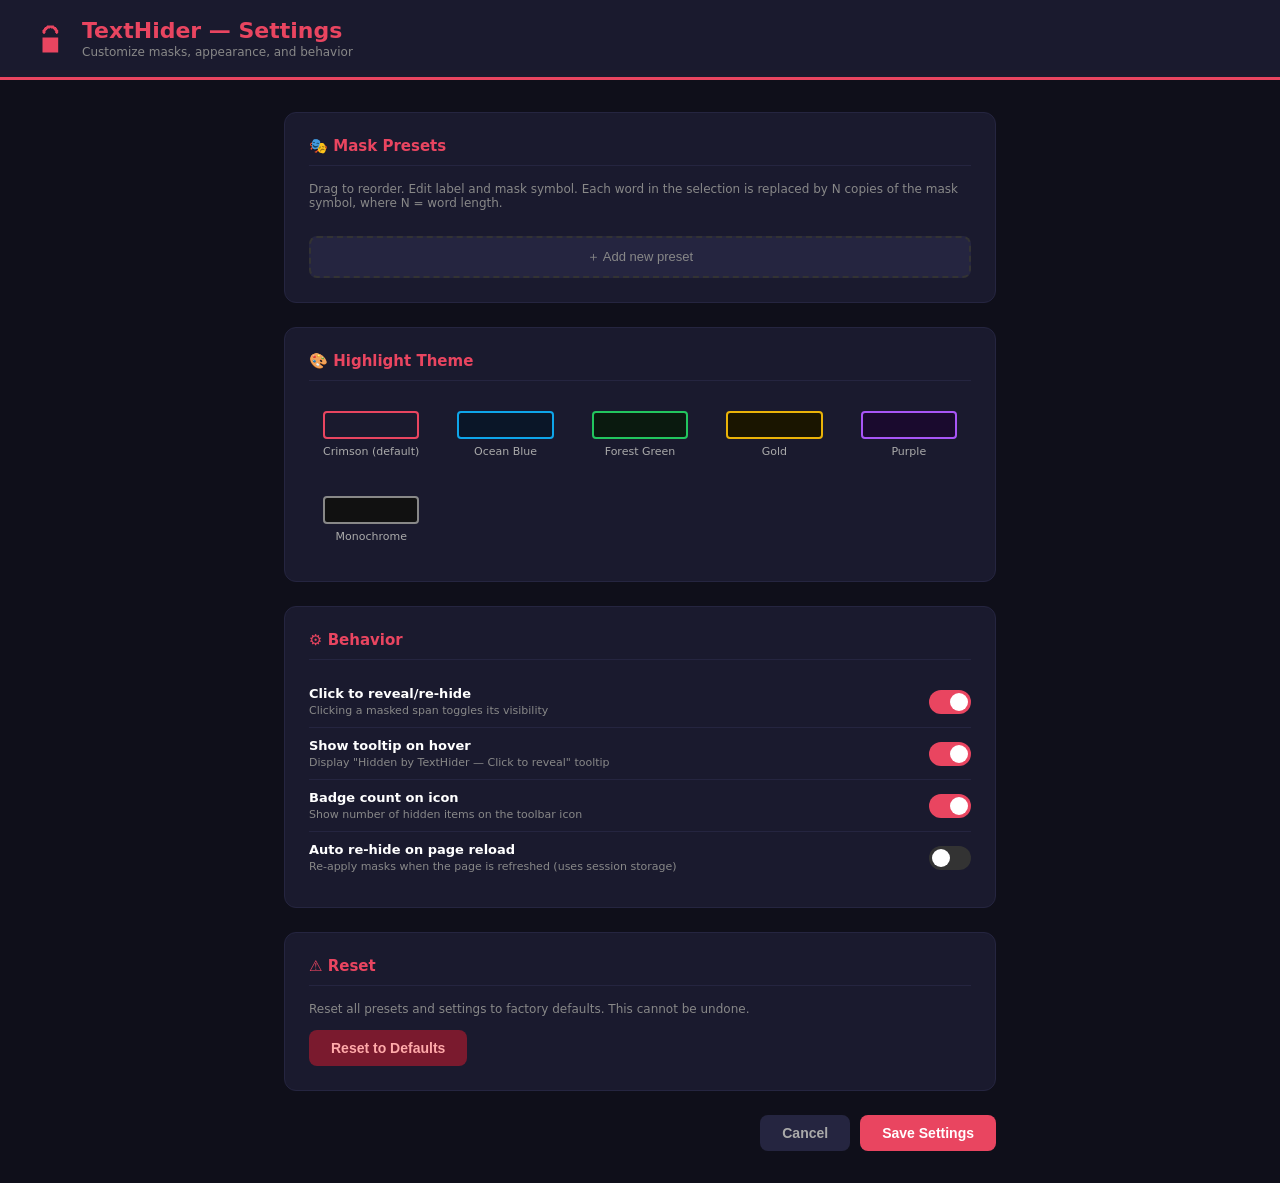
==== options.html @ 4dd81a17 "first commit" ====
<!DOCTYPE html>
<html lang="en">
<head>
  <meta charset="UTF-8" />
  <meta name="viewport" content="width=device-width, initial-scale=1.0" />
  <title>TextHider — Options</title>
  <style>
    * { box-sizing: border-box; margin: 0; padding: 0; }

    body {
      background: #0f0f1a;
      color: #fff;
      font-family: system-ui, -apple-system, sans-serif;
      font-size: 14px;
      min-height: 100vh;
    }

    header {
      background: #1a1a2e;
      padding: 18px 32px;
      display: flex;
      align-items: center;
      gap: 14px;
      border-bottom: 3px solid #e94560;
    }

    header img { width: 36px; height: 36px; }

    header h1 { font-size: 22px; font-weight: 800; color: #e94560; }
    header p { font-size: 12px; color: #888; margin-top: 2px; }

    .container { max-width: 760px; margin: 0 auto; padding: 32px 24px; }

    .card {
      background: #1a1a2e;
      border-radius: 12px;
      padding: 24px;
      margin-bottom: 24px;
      border: 1px solid #252540;
    }

    .card h2 {
      font-size: 15px;
      font-weight: 700;
      color: #e94560;
      margin-bottom: 16px;
      padding-bottom: 10px;
      border-bottom: 1px solid #252540;
    }

    /* Preset list */
    .preset-list { display: flex; flex-direction: column; gap: 8px; }

    .preset-item {
      display: flex;
      align-items: center;
      gap: 10px;
      background: #0f0f1a;
      border-radius: 8px;
      padding: 10px 12px;
      border: 1px solid #252540;
    }

    .preset-item .drag-handle {
      color: #555;
      cursor: grab;
      font-size: 16px;
      user-select: none;
    }

    .preset-item .icon-preview {
      font-size: 20px;
      min-width: 28px;
      text-align: center;
    }

    .preset-item input[type="text"] {
      background: #1a1a2e;
      border: 1px solid #333;
      border-radius: 6px;
      padding: 6px 10px;
      color: #fff;
      font-size: 13px;
      outline: none;
      transition: border-color 0.15s;
    }

    .preset-item input[type="text"]:focus { border-color: #e94560; }

    .preset-item .input-label { flex: 1; }
    .preset-item .input-mask { width: 80px; }

    .preset-item .btn-remove {
      background: none;
      border: none;
      color: #555;
      cursor: pointer;
      font-size: 16px;
      padding: 4px;
      border-radius: 4px;
      transition: color 0.15s;
    }
    .preset-item .btn-remove:hover { color: #e94560; }

    .btn-add {
      margin-top: 12px;
      display: flex;
      align-items: center;
      gap: 6px;
      background: #252540;
      border: 2px dashed #333;
      border-radius: 8px;
      padding: 10px;
      color: #888;
      cursor: pointer;
      font-size: 13px;
      width: 100%;
      justify-content: center;
      transition: border-color 0.15s, color 0.15s;
    }
    .btn-add:hover { border-color: #e94560; color: #fff; }

    /* Theme selector */
    .theme-grid {
      display: grid;
      grid-template-columns: repeat(auto-fill, minmax(120px, 1fr));
      gap: 10px;
    }

    .theme-card {
      border-radius: 8px;
      padding: 12px;
      cursor: pointer;
      border: 2px solid transparent;
      transition: border-color 0.15s;
      text-align: center;
    }

    .theme-card.active { border-color: #e94560; }
    .theme-card .swatch {
      width: 100%;
      height: 28px;
      border-radius: 4px;
      margin-bottom: 6px;
    }
    .theme-card .name { font-size: 11px; color: #aaa; }

    /* Toggle row */
    .toggle-row {
      display: flex;
      align-items: center;
      justify-content: space-between;
      padding: 10px 0;
      border-bottom: 1px solid #252540;
    }
    .toggle-row:last-child { border-bottom: none; }
    .toggle-row .info { flex: 1; }
    .toggle-row .info strong { display: block; font-size: 13px; }
    .toggle-row .info span { font-size: 11px; color: #888; }

    .toggle {
      position: relative;
      width: 42px;
      height: 24px;
      flex-shrink: 0;
    }
    .toggle input { opacity: 0; width: 0; height: 0; }
    .toggle-slider {
      position: absolute;
      inset: 0;
      background: #333;
      border-radius: 24px;
      cursor: pointer;
      transition: background 0.2s;
    }
    .toggle-slider::before {
      content: '';
      position: absolute;
      width: 18px;
      height: 18px;
      left: 3px;
      top: 3px;
      background: #fff;
      border-radius: 50%;
      transition: transform 0.2s;
    }
    .toggle input:checked + .toggle-slider { background: #e94560; }
    .toggle input:checked + .toggle-slider::before { transform: translateX(18px); }

    /* Action buttons */
    .form-actions {
      display: flex;
      gap: 10px;
      justify-content: flex-end;
      margin-top: 24px;
    }

    .btn {
      padding: 10px 22px;
      border-radius: 8px;
      border: none;
      cursor: pointer;
      font-size: 14px;
      font-weight: 600;
      transition: background 0.15s;
    }
    .btn-primary { background: #e94560; color: #fff; }
    .btn-primary:hover { background: #c73652; }
    .btn-secondary { background: #252540; color: #aaa; }
    .btn-secondary:hover { background: #333; color: #fff; }
    .btn-danger { background: #7a1a2e; color: #ffaaaa; }
    .btn-danger:hover { background: #a01a35; color: #fff; }

    .saved-badge {
      display: none;
      background: #2ecc71;
      color: #000;
      padding: 6px 14px;
      border-radius: 20px;
      font-size: 12px;
      font-weight: 600;
      align-items: center;
    }
    .saved-badge.show { display: inline-flex; }
  </style>
</head>
<body>

<header>
  <img src="icons/icon48.png" alt="TextHider" />
  <div>
    <h1>TextHider — Settings</h1>
    <p>Customize masks, appearance, and behavior</p>
  </div>
</header>

<div class="container">

  <!-- Presets -->
  <div class="card">
    <h2>🎭 Mask Presets</h2>
    <p style="color:#888;font-size:12px;margin-bottom:14px;">
      Drag to reorder. Edit label and mask symbol. Each word in the selection is replaced by
      N copies of the mask symbol, where N = word length.
    </p>
    <div class="preset-list" id="preset-list"></div>
    <button class="btn-add" id="btn-add-preset">＋ Add new preset</button>
  </div>

  <!-- Highlight theme -->
  <div class="card">
    <h2>🎨 Highlight Theme</h2>
    <div class="theme-grid" id="theme-grid">
      <div class="theme-card" data-theme="crimson">
        <div class="swatch" style="background:#1a1a2e;border:2px solid #e94560;"></div>
        <div class="name">Crimson (default)</div>
      </div>
      <div class="theme-card" data-theme="ocean">
        <div class="swatch" style="background:#0a1628;border:2px solid #0ea5e9;"></div>
        <div class="name">Ocean Blue</div>
      </div>
      <div class="theme-card" data-theme="forest">
        <div class="swatch" style="background:#0a1a0f;border:2px solid #22c55e;"></div>
        <div class="name">Forest Green</div>
      </div>
      <div class="theme-card" data-theme="gold">
        <div class="swatch" style="background:#1a1500;border:2px solid #eab308;"></div>
        <div class="name">Gold</div>
      </div>
      <div class="theme-card" data-theme="purple">
        <div class="swatch" style="background:#1a0a2e;border:2px solid #a855f7;"></div>
        <div class="name">Purple</div>
      </div>
      <div class="theme-card" data-theme="mono">
        <div class="swatch" style="background:#111;border:2px solid #888;"></div>
        <div class="name">Monochrome</div>
      </div>
    </div>
  </div>

  <!-- Behavior -->
  <div class="card">
    <h2>⚙️ Behavior</h2>

    <div class="toggle-row">
      <div class="info">
        <strong>Click to reveal/re-hide</strong>
        <span>Clicking a masked span toggles its visibility</span>
      </div>
      <label class="toggle">
        <input type="checkbox" id="opt-click-toggle" checked />
        <span class="toggle-slider"></span>
      </label>
    </div>

    <div class="toggle-row">
      <div class="info">
        <strong>Show tooltip on hover</strong>
        <span>Display "Hidden by TextHider — Click to reveal" tooltip</span>
      </div>
      <label class="toggle">
        <input type="checkbox" id="opt-tooltip" checked />
        <span class="toggle-slider"></span>
      </label>
    </div>

    <div class="toggle-row">
      <div class="info">
        <strong>Badge count on icon</strong>
        <span>Show number of hidden items on the toolbar icon</span>
      </div>
      <label class="toggle">
        <input type="checkbox" id="opt-badge" checked />
        <span class="toggle-slider"></span>
      </label>
    </div>

    <div class="toggle-row">
      <div class="info">
        <strong>Auto re-hide on page reload</strong>
        <span>Re-apply masks when the page is refreshed (uses session storage)</span>
      </div>
      <label class="toggle">
        <input type="checkbox" id="opt-persist" />
        <span class="toggle-slider"></span>
      </label>
    </div>
  </div>

  <!-- Danger zone -->
  <div class="card">
    <h2>⚠️ Reset</h2>
    <p style="color:#888;font-size:12px;margin-bottom:14px;">
      Reset all presets and settings to factory defaults. This cannot be undone.
    </p>
    <button class="btn btn-danger" id="btn-reset">Reset to Defaults</button>
  </div>

  <div class="form-actions">
    <span class="saved-badge" id="saved-badge">✅ Saved!</span>
    <button class="btn btn-secondary" id="btn-cancel">Cancel</button>
    <button class="btn btn-primary" id="btn-save">Save Settings</button>
  </div>

</div>

<script src="options.js"></script>
</body>
</html>
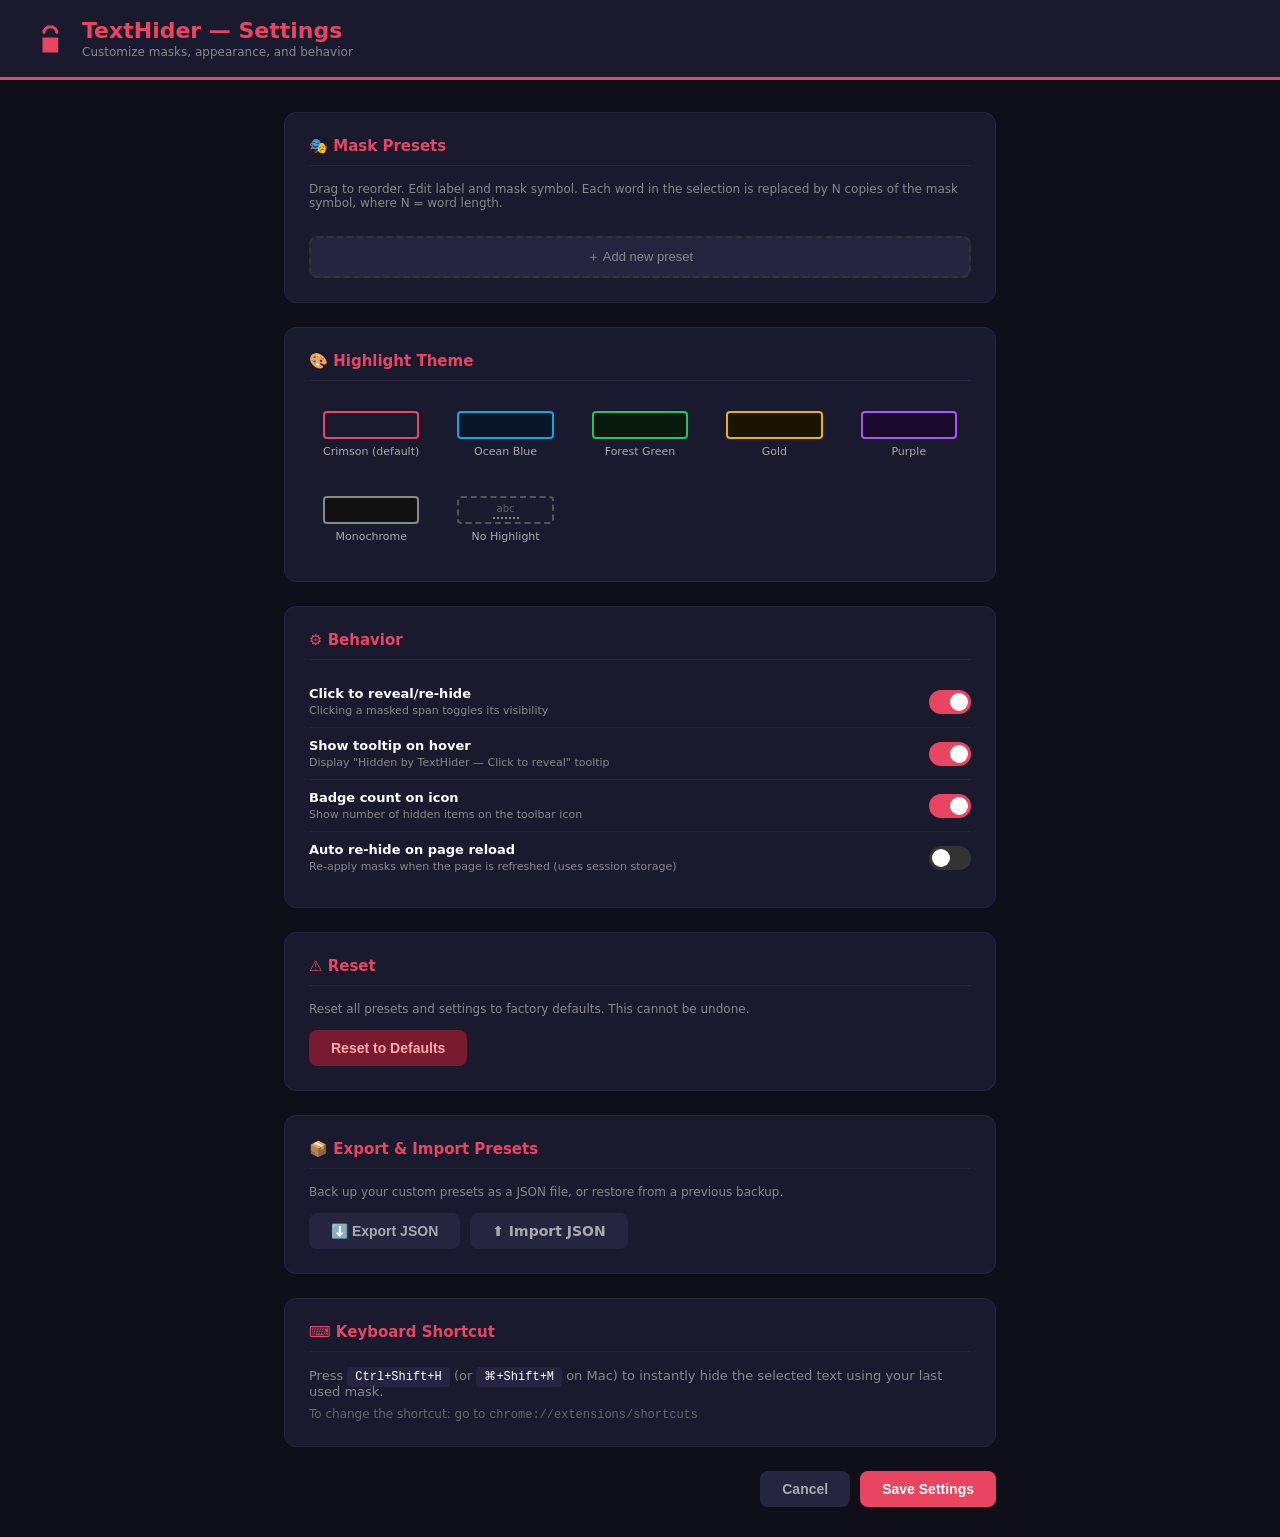
==== commit e9ed4c1d: "upload" ====
--- a/options.html
+++ b/options.html
@@ -3,7 +3,9 @@
 <head>
   <meta charset="UTF-8" />
   <meta name="viewport" content="width=device-width, initial-scale=1.0" />
-  <title>TextHider — Options</title>
+  <meta name="description" content="TextHider Settings: Customize mask presets, themes, and behavior for the TextHider Chrome extension." />
+  <meta name="robots" content="noindex, nofollow" />
+  <title>TextHider — Settings</title>
   <style>
     * { box-sizing: border-box; margin: 0; padding: 0; }
 
@@ -234,7 +236,7 @@
   </div>
 </header>
 
-<div class="container">
+<div class="container" role="main">
 
   <!-- Presets -->
   <div class="card">
@@ -275,6 +277,12 @@
         <div class="swatch" style="background:#111;border:2px solid #888;"></div>
         <div class="name">Monochrome</div>
       </div>
+      <div class="theme-card" data-theme="none">
+        <div class="swatch" style="background:transparent;border:2px dashed #555;position:relative;display:flex;align-items:center;justify-content:center;">
+          <span style="font-size:10px;color:#666;border-bottom:2px dotted #888;padding:0 4px;line-height:1.6;">abc</span>
+        </div>
+        <div class="name">No Highlight</div>
+      </div>
     </div>
   </div>
 
@@ -336,6 +344,35 @@
     <button class="btn btn-danger" id="btn-reset">Reset to Defaults</button>
   </div>
 
+  <!-- Export / Import -->
+  <div class="card">
+    <h2>📦 Export &amp; Import Presets</h2>
+    <p style="color:#888;font-size:12px;margin-bottom:14px;">
+      Back up your custom presets as a JSON file, or restore from a previous backup.
+    </p>
+    <div style="display:flex;gap:10px;flex-wrap:wrap;">
+      <button class="btn btn-secondary" id="btn-export">⬇️ Export JSON</button>
+      <label class="btn btn-secondary" style="cursor:pointer;">
+        ⬆️ Import JSON
+        <input type="file" id="btn-import" accept=".json" style="display:none;" />
+      </label>
+    </div>
+    <div id="import-status" style="margin-top:10px;font-size:12px;color:#2ecc71;display:none;"></div>
+  </div>
+
+  <!-- Keyboard shortcut info -->
+  <div class="card">
+    <h2>⌨️ Keyboard Shortcut</h2>
+    <p style="color:#888;font-size:13px;">
+      Press <kbd style="background:#252540;padding:3px 8px;border-radius:4px;color:#fff;font-size:12px;">Ctrl+Shift+H</kbd>
+      (or <kbd style="background:#252540;padding:3px 8px;border-radius:4px;color:#fff;font-size:12px;">⌘+Shift+M</kbd> on Mac)
+      to instantly hide the selected text using your last used mask.
+    </p>
+    <p style="color:#666;font-size:12px;margin-top:8px;">
+      To change the shortcut: go to <code>chrome://extensions/shortcuts</code>
+    </p>
+  </div>
+
   <div class="form-actions">
     <span class="saved-badge" id="saved-badge">✅ Saved!</span>
     <button class="btn btn-secondary" id="btn-cancel">Cancel</button>
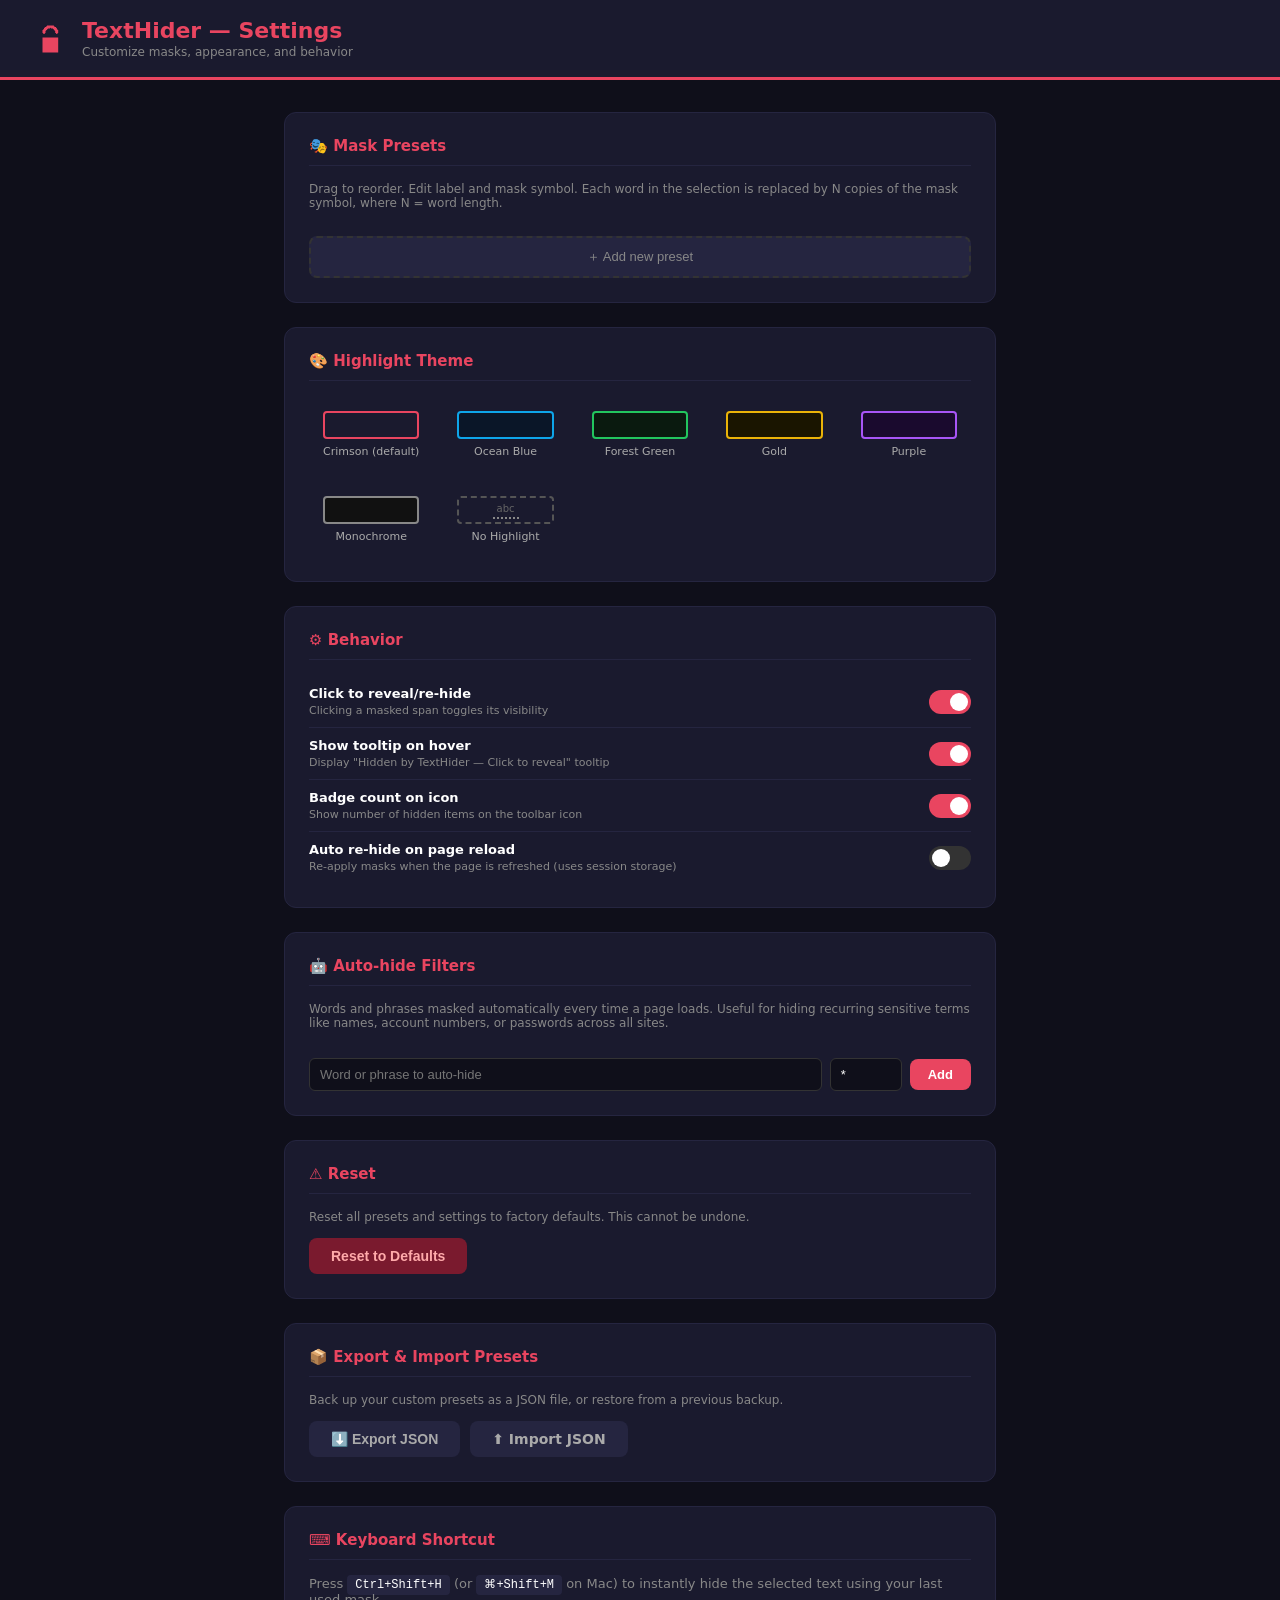
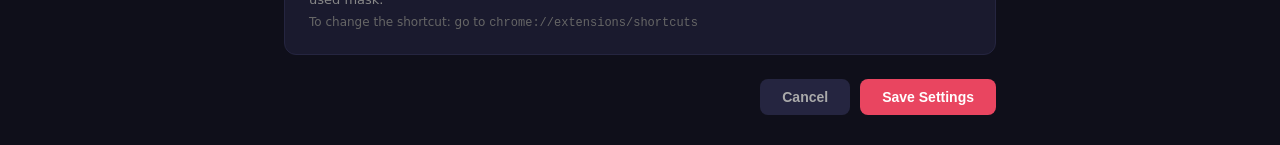
==== commit 8049700a: "upload" ====
--- a/options.html
+++ b/options.html
@@ -335,6 +335,23 @@
     </div>
   </div>
 
+  <!-- Auto-hide Filters -->
+  <div class="card">
+    <h2>🤖 Auto-hide Filters</h2>
+    <p style="color:#888;font-size:12px;margin-bottom:14px;">
+      Words and phrases masked automatically every time a page loads. Useful for hiding
+      recurring sensitive terms like names, account numbers, or passwords across all sites.
+    </p>
+    <div id="autohide-list" style="display:flex;flex-direction:column;gap:8px;margin-bottom:14px;"></div>
+    <div style="display:flex;gap:8px;align-items:center;flex-wrap:wrap;">
+      <input type="text" id="autohide-new-text" placeholder="Word or phrase to auto-hide"
+             style="flex:1;min-width:140px;background:#0f0f1a;border:1px solid #333;border-radius:6px;padding:8px 10px;color:#fff;font-size:13px;outline:none;" />
+      <input type="text" id="autohide-new-mask" placeholder="Mask" maxlength="10" value="*"
+             style="width:72px;background:#0f0f1a;border:1px solid #333;border-radius:6px;padding:8px 10px;color:#fff;font-size:13px;outline:none;" />
+      <button class="btn btn-primary" id="btn-add-autohide" style="padding:8px 18px;font-size:13px;">Add</button>
+    </div>
+  </div>
+
   <!-- Danger zone -->
   <div class="card">
     <h2>⚠️ Reset</h2>
